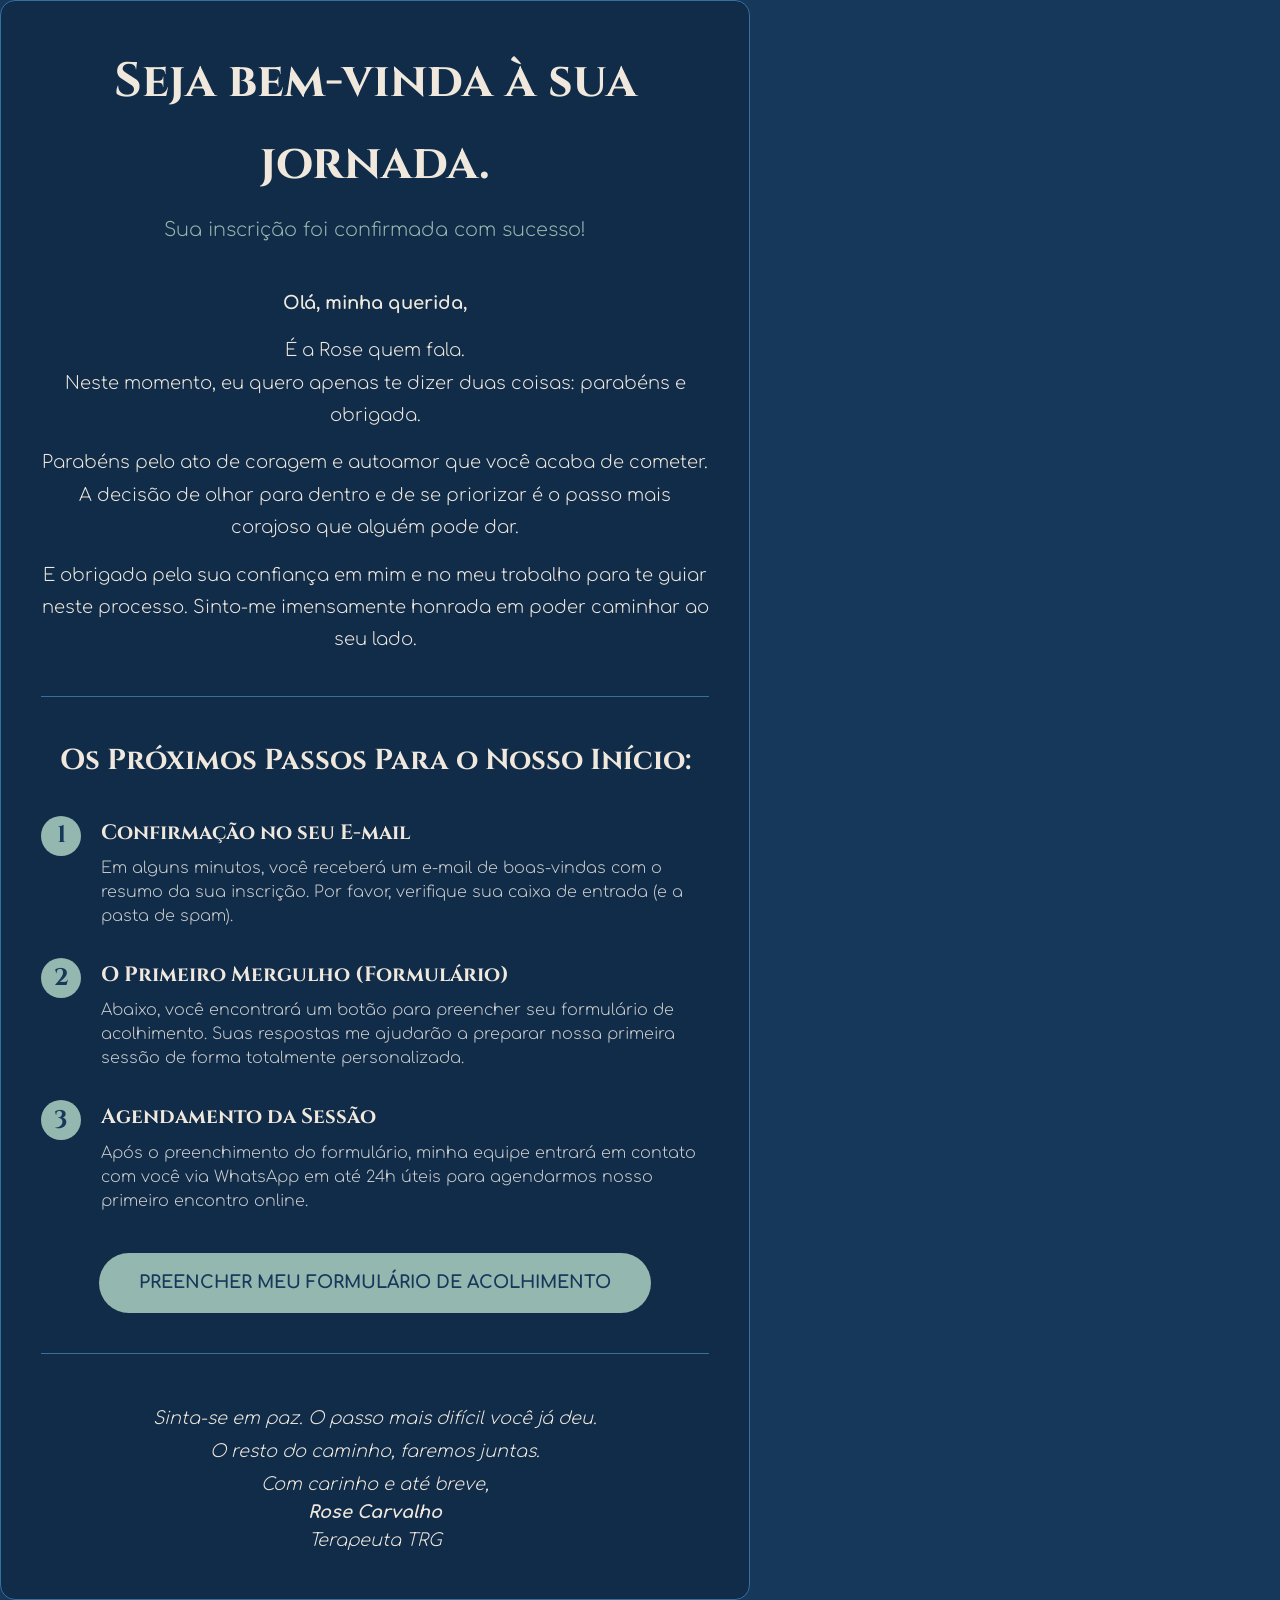
==== obrigado.html @ f6fa9b29 "Update obrigado.html" ====
<!DOCTYPE html>
<html lang="pt-BR">
<head>
    <!-- Google Tag Manager -->
  <script>(function(w,d,s,l,i){w[l]=w[l]||[];w[l].push({'gtm.start':
  new Date().getTime(),event:'gtm.js'});var f=d.getElementsByTagName(s)[0],
  j=d.createElement(s),dl=l!='dataLayer'?'&l='+l:'';j.async=true;j.src=
  'https://www.googletagmanager.com/gtm.js?id='+i+dl;f.parentNode.insertBefore(j,f);
  })(window,document,'script','dataLayer','GTM-K3J9JHL8');</script>
  <!-- End Google Tag Manager -->
    <meta charset="UTF-8">
    <meta name="viewport" content="width=device-width, initial-scale=1.0">
    <title>Bem-vinda à sua Jornada de Resgate</title>
    
    <link rel="preconnect" href="https://fonts.googleapis.com">
    <link rel="preconnect" href="https://fonts.gstatic.com" crossorigin>
    <link href="https://fonts.googleapis.com/css2?family=Cinzel:ital,wght@0,400..900;1,400..900&family=Comfortaa:wght@300;400;700&display=swap" rel="stylesheet">
    
    <link rel="stylesheet" href="style.css">
    <link rel="icon" href="img/Favicon.png" type="image/x-icon">
</head>
<body class="rose-body">

    <div class="obrigado-container">
        <header class="obrigado-header">
            <h1 class="obrigado-title">Seja bem-vinda à sua jornada.</h1>
            <p class="obrigado-subtitle">Sua inscrição foi confirmada com sucesso!</p>
        </header>

        <section class="mensagem-pessoal">
            <p><strong>Olá, minha querida,</strong></p>
            <p>É a Rose quem fala.<br>Neste momento, eu quero apenas te dizer duas coisas: parabéns e obrigada.</p>
            <p>Parabéns pelo ato de coragem e autoamor que você acaba de cometer. A decisão de olhar para dentro e de se priorizar é o passo mais corajoso que alguém pode dar.</p>
            <p>E obrigada pela sua confiança em mim e no meu trabalho para te guiar neste processo. Sinto-me imensamente honrada em poder caminhar ao seu lado.</p>
        </section>

        <section class="instrucoes-box">
            <h2>Os Próximos Passos Para o Nosso Início:</h2>
            <div class="instrucoes-lista">
                <div class="instrucao-item">
                    <div class="instrucao-numero">1</div>
                    <div class="instrucao-texto">
                        <h3>Confirmação no seu E-mail</h3>
                        <p>Em alguns minutos, você receberá um e-mail de boas-vindas com o resumo da sua inscrição. Por favor, verifique sua caixa de entrada (e a pasta de spam).</p>
                    </div>
                </div>
                <div class="instrucao-item">
                    <div class="instrucao-numero">2</div>
                    <div class="instrucao-texto">
                        <h3>O Primeiro Mergulho (Formulário)</h3>
                        <p>Abaixo, você encontrará um botão para preencher seu formulário de acolhimento. Suas respostas me ajudarão a preparar nossa primeira sessão de forma totalmente personalizada.</p>
                    </div>
                </div>
                <div class="instrucao-item">
                    <div class="instrucao-numero">3</div>
                    <div class="instrucao-texto">
                        <h3>Agendamento da Sessão</h3>
                        <p>Após o preenchimento do formulário, minha equipe entrará em contato com você via WhatsApp em até 24h úteis para agendarmos nosso primeiro encontro online.</p>
                    </div>
                </div>
            </div>
            <a href="https://forms.gle/urwppuotJmLfz5n96" target="_blank" class="cta-button formulario-button">PREENCHER MEU FORMULÁRIO DE ACOLHIMENTO</a>
        </section>

        <footer class="assinatura-rose">
            <p>Sinta-se em paz. O passo mais difícil você já deu.</p>
            <p>O resto do caminho, faremos juntas.</p>
            <p>Com carinho e até breve,<br><strong>Rose Carvalho</strong><br><em>Terapeuta TRG</em></p>
        </footer>
    </div>

</body>
</html>
---- style.css ----
/* --- CONFIGURAÇÕES GLOBAIS E FONTES --- */
:root {
    --bg-color: #15385b;
    --text-color: #f0e8dd;
    --accent-color-1: #3570a1;
    --accent-color-2: #94b7af;
    --font-primary: 'Comfortaa', sans-serif;
    --font-headline: 'Cinzel', serif;
}
* { margin: 0; padding: 0; box-sizing: border-box; }
html { scroll-behavior: smooth; }
body {
    background-color: var(--bg-color);
    color: var(--text-color);
    font-family: var(--font-primary);
    line-height: 1.7;
    font-size: 18px;
    font-weight: 300;
}
.container { 
    width: 90%; 
    max-width: 1100px; /* Aumentamos a largura máxima */
    margin: 0 auto; 
}
.secao { padding: 100px 0; position: relative; }
.section-title { font-family: var(--font-headline); font-size: clamp(2.2rem, 5vw, 3.2rem); text-align: center; margin-bottom: 40px; line-height: 1.3; font-weight: 600; }
.section-intro-text { text-align: center; max-width: 700px; margin: 0 auto 50px auto; opacity: 0.9; }
.highlight { color: var(--accent-color-2); font-weight: 500; }

/* --- LÓGICA DE REVELAÇÃO DO CONTEÚDO PRINCIPAL --- */
main#conteudo-principal {
    max-height: 0;
    opacity: 0;
    overflow: hidden;
    transition: max-height 1s ease-in-out, opacity 1s ease-in-out 0.3s;
}
main#conteudo-principal.is-visible {
    max-height: 10000px; /* Um valor alto para garantir que todo o conteúdo caiba */
    opacity: 1;
}

/* --- FUNDO ANIMADO "AURORA" --- */
@keyframes move-aurora {
    0% { background-position: 0% 50%; } 50% { background-position: 100% 50%; } 100% { background-position: 0% 50%; }
}
.secao-intro { min-height: 100vh; display: flex; flex-direction: column; justify-content: center; align-items: center; text-align: center; position: relative; overflow: hidden; }
.aurora-background { position: absolute; top: 0; left: 0; right: 0; bottom: 0; background: radial-gradient(circle at 20% 20%, var(--accent-color-1), transparent 40%), radial-gradient(circle at 80% 70%, var(--accent-color-2), transparent 40%), var(--bg-color); background-size: 300% 300%; animation: move-aurora 30s ease infinite; opacity: 0.3; z-index: -1; }

/* --- ANIMAÇÃO E ESTILO DA HEADLINE --- */
.main-headline { font-family: var(--font-headline); font-size: clamp(2.8rem, 7vw, 4.5rem); margin-bottom: 20px; font-weight: 700; }
/* Oculta os spans por padrão */
.main-headline span { display: inline-block; opacity: 0; transform: translateY(20px); transition: opacity 0.5s, transform 0.5s; }
/* A classe .is-visible no H1 torna os spans visíveis */
.main-headline.is-visible span { opacity: 1; transform: translateY(0); }
.main-subheadline { margin: 50px auto 0; font-size: 1.2rem; max-width: 700px; opacity: 0.9; }

/* --- CHECKLIST --- */
.sintomas-box { margin: 50px auto 0; background: rgba(0, 0, 0, 0.2); backdrop-filter: blur(10px); padding: 30px; border-radius: 15px; border: 1px solid rgba(148, 183, 175, 0.3); max-width: 800px; }
.sintomas-box h4 { margin: 20px 0; font-family: var(--font-headline); font-size: 1.3rem; }
.sintomas-checklist { display: grid; grid-template-columns: repeat(auto-fit, minmax(300px, 1fr)); gap: 15px; text-align: left; }
.sintoma-item { display: flex; align-items: center; gap: 12px; padding: 12px; border-radius: 8px; cursor: pointer; transition: background-color 0.3s; }
.sintoma-item:hover { background-color: rgba(255, 255, 255, 0.05); }
.sintoma-item input[type="checkbox"] { accent-color: var(--accent-color-2); width: 20px; height: 20px; flex-shrink: 0; }
.sintoma-item input:checked + span { color: var(--accent-color-2); font-weight: 500; }

.cta-button { margin-top: 30px; padding: 15px 40px; font-size: 1.1rem; font-weight: bold; color: var(--bg-color); background-color: var(--accent-color-2); border: none; border-radius: 50px; cursor: pointer; transition: all 0.3s ease; text-decoration: none; }
.cta-button:disabled { background-color: #555; color: #999; cursor: not-allowed; opacity: 0.5; }
.cta-button:not(:disabled):hover { transform: scale(1.05); box-shadow: 0 0 20px rgba(148, 183, 175, 0.5); }

/* --- SEÇÕES DE CONTEÚDO --- */
.secao-transicao, .secao-armadura { text-align: center; }
.secao-transicao p, .secao-armadura p { max-width: 700px; margin: 20px auto; }
.manifesto { font-family: var(--font-headline); font-size: 1.5rem; font-style: italic; margin: 40px auto; border-left: 3px solid var(--accent-color-2); padding-left: 20px; }
.como-funciona-title { font-family: var(--font-headline); font-size: 1.8rem; text-align: center; color: var(--accent-color-2); }
/* Container que envolve o grid para dar largura máxima */
.passos-trg-container {
    width: 90%;
    max-width: 1200px; /* Uma largura maior que o container padrão */
    margin: 40px auto 0 auto; /* Margem superior e centralização horizontal */
}

.passos-trg { 
    display: grid; 
    /* No mobile, continua 1 coluna */
    grid-template-columns: 1fr; 
    gap: 30px; 
}

/* Força 3 colunas apenas em telas maiores */
@media (min-width: 992px) {
    .passos-trg {
        grid-template-columns: repeat(3, 1fr);
    }
}
.passo-card { text-align: center; padding: 30px; background: rgba(255, 255, 255, 0.05); border: 1px solid var(--accent-color-1); border-radius: 10px; }
.passo-card span { display: inline-block; width: 50px; height: 50px; line-height: 50px; border-radius: 50%; background: var(--accent-color-2); color: var(--bg-color); font-weight: bold; font-family: var(--font-headline); font-size: 2rem; margin-bottom: 20px; }
.passo-card h4 { font-family: var(--font-headline); font-size: 1.5rem; margin-bottom: 10px; }

/* SEÇÃO IMAGINE A VIDA */
.secao-imagine { background-color: #111e2e; }
.imagine-list { list-style: none; padding-left: 0; max-width: 600px; margin: 30px auto; text-align: left; }
.imagine-list li { padding-left: 2em; position: relative; margin-bottom: 15px; font-size: 1.1rem; }
.imagine-list li::before { content: '✓'; color: var(--accent-color-2); position: absolute; left: 0; font-weight: bold; font-size: 1.2em; }

/* --- PROVA SOCIAL (INSTAGRAM) --- */
.secao-social-proof { padding: 100px 0; }
.instagram-comments-widget { background: #fff; color: #111; border-radius: 15px; padding: 20px; max-width: 600px; margin: 0 auto; height: 400px; overflow-y: auto; box-shadow: 0 10px 30px rgba(0,0,0,0.2); }
.instagram-comments-widget::-webkit-scrollbar { width: 8px; }
.instagram-comments-widget::-webkit-scrollbar-track { background: #e9e9e9; }
.instagram-comments-widget::-webkit-scrollbar-thumb { background: #ccc; border-radius: 4px; }
.comment-item { display: flex; gap: 15px; margin-bottom: 20px; animation: slideIn 0.5s ease-out; text-align: left; }
@keyframes slideIn { from { opacity: 0; transform: translateY(-20px); } to { opacity: 1; transform: translateY(0); } }
.comment-avatar { width: 40px; height: 40px; border-radius: 50%; overflow: hidden; flex-shrink: 0; }
.comment-avatar img { width: 100%; height: 100%; object-fit: cover; }
.comment-body p { margin: 0; line-height: 1.5; font-size: 0.95rem; text-align: left; }
.comment-body p strong { font-weight: 700; margin-right: 5px; }
.comment-actions { font-size: 0.8rem; color: #8e8e8e; margin-top: 5px; text-align: left; }

.comment-notification { position: fixed; bottom: 20px; left: 20px; background-color: #fff; color: #111; padding: 15px 20px; border-radius: 50px; box-shadow: 0 5px 15px rgba(0,0,0,0.2); font-size: 0.9rem; z-index: 1001; opacity: 0; transform: translateY(20px); visibility: hidden; transition: all 0.4s ease-in-out; }
.comment-notification.show { opacity: 1; transform: translateY(0); visibility: visible; }

/* --- PLANOS --- */

/* Novo estilo para o bloco de preço, com destaque no parcelamento */
.price-section-rose {
    margin: 25px 0;
    padding: 20px;
    background-color: rgba(0, 0, 0, 0.1);
    border-radius: 8px;
}
.price-section-rose .price-prefix {
    font-size: 1rem;
    opacity: 0.9;
    margin-bottom: 5px;
}
.price-section-rose .price-main {
    display: flex;
    justify-content: center;
    align-items: baseline;
    gap: 15px;
    color: var(--text-color);
    line-height: 1;
}
.price-section-rose .price-installments {
    font-size: 2.5rem;
    font-family: var(--font-primary);
    font-weight: 700;
}
.price-section-rose .price-value {
    font-size: 5.5rem; /* Destaque máximo */
    font-family: var(--font-headline);
    font-weight: 700;
    color: var(--accent-color-2);
}
.price-section-rose .price-descriptor {
    font-size: 0.9rem;
    opacity: 0.7;
    margin-top: 10px;
}

/* Ajuste no mobile para o novo bloco de preço */
@media (max-width: 768px) {
    .price-section-rose .price-installments {
        font-size: 1.8rem;
    }
    .price-section-rose .price-value {
        font-size: 3.8rem;
    }
}
.secao-planos { background-color: #111e2e; }
/* Adicione este novo estilo e remova os antigos do cronômetro */

.deadline-box {
    text-align: center;
    padding: 20px;
    margin: 40px auto;
    max-width: 700px;
    border: 2px solid var(--accent-color-1);
    border-radius: 8px;
    background: rgba(0, 0, 0, 0.2);
}

.deadline-box p {
    margin: 0;
    line-height: 1.6;
}

#deadline-date {
    color: var(--accent-color-2);
    font-weight: 700;
}
.planos-container { display: grid; grid-template-columns: 1fr; gap: 30px; margin-top: 50px; }
.plano-card { border: 3px solid var(--accent-color-1); border-radius: 15px; padding: 30px; text-align: center; cursor: pointer; transition: all 0.3s ease; position: relative; }
.plano-card:hover { transform: translateY(-10px); }
.plano-card.selected { border-color: var(--accent-color-2); background: rgba(53, 112, 161, 0.3); box-shadow: 0 0 30px rgba(148, 183, 175, 0.4); transform: translateY(-10px) scale(1.03); }
.plano-tag, .plano-tag-premium { position: absolute; top: -15px; left: 50%; transform: translateX(-50%); padding: 5px 20px; border-radius: 20px; font-size: 0.9rem; font-weight: bold; }
.plano-tag { background-color: var(--accent-color-1); color: #fff; }
.plano-tag-premium { background-color: var(--accent-color-2); color: var(--bg-color); }
.plano-card h3 { font-family: var(--font-headline); font-size: 1.8rem; font-weight: 700; }
.plano-desc { font-weight: bold; margin: 10px 0; font-size: 1.1rem; color: var(--accent-color-2); }
.plano-sessoes { margin-top: 20px; display: block; font-style: italic; opacity: 0.8; }

.offer-box-hidden { max-height: 0; overflow: hidden; transition: all 0.6s ease-in-out; }
.offer-box-visible { margin-top: 50px; padding: 30px; border: 2px solid var(--accent-color-2); border-radius: 10px; text-align: center; max-height: 500px; }
.offer-box-visible h4 { font-family: var(--font-headline); font-size: 1.5rem; }
#offer-details .plano-selecionado { font-size: 1.5rem; font-weight: bold; color: var(--accent-color-2); margin: 10px 0; }
#offer-details .plano-investimento { font-size: 1.1rem; }
#offer-details .plano-disponibilidade { margin: 20px 0; font-weight: bold; }
#offer-details .progress-bar { width: 80%; max-width: 300px; height: 10px; background: rgba(0,0,0,0.3); margin: 10px auto; border-radius: 5px; }
#offer-details .progress-bar-inner { height: 100%; background: var(--accent-color-2); border-radius: 5px; transition: width 0.5s ease-out; }
#offer-details .cta-button { margin-top: 25px; }

/* --- FAQ E RODAPÉ --- */
.secao-pos-compra, .secao-final-chamada { background-color: #111e2e; }
.secao-faq { background-color: var(--bg-color); }
.accordion { max-width: 900px; margin: 50px auto 0 auto; }
.accordion-item { border-bottom: 1px solid rgba(148, 183, 175, 0.3); }
.accordion-header { width: 100%; background: none; border: none; padding: 20px 0; font-family: var(--font-primary); font-weight: bold; font-size: 1.2rem; color: var(--text-color); text-align: left; cursor: pointer; position: relative; }
.accordion-header::after { content: '+'; position: absolute; right: 10px; font-size: 2rem; color: var(--accent-color-2); transition: transform 0.3s; }
.accordion-header.active::after { transform: rotate(45deg); }
.accordion-content { max-height: 0; overflow: hidden; transition: max-height 0.5s ease-out; }
.accordion-content p { padding: 0 10px 20px 0; color: #ccc; text-align: left; }

.secao-final-chamada .container {
    text-align: center;
}

/* Ajusta a margem superior do botão final */
.secao-final-chamada .cta-button {
    margin-top: 80px;
}
.footer { background-color: #0d141f; color: #aaa; padding: 50px 0; text-align: center; font-size: 0.9rem; border-top: 1px solid var(--accent-color-1); }
.footer p { margin: 5px 0; }
.footer-disclaimer { font-size: 0.8rem; max-width: 600px; margin: 20px auto 0 auto; opacity: 0.7; }

/* --- ESTILOS DA PÁGINA DE OBRIGADO --- */

.obrigado-body {
    display: flex;
    justify-content: center; /* Centraliza horizontalmente */
    align-items: center;    /* Centraliza verticalmente */
    min-height: 100vh;
    padding: 60px 20px;
    position: relative;     /* Necessário para o z-index do fundo */
    overflow: hidden;       /* Garante que a animação não cause barras de rolagem */

    /* Estilos do fundo Aurora (reutilizados da página principal) */
    background: radial-gradient(circle at 20% 20%, var(--accent-color-1), transparent 40%),
                radial-gradient(circle at 80% 70%, var(--accent-color-2), transparent 40%),
                var(--bg-color);
    background-size: 300% 300%;
    animation: move-aurora 30s ease infinite;
}
.obrigado-container {
    width: 100%;
    max-width: 750px;
    text-align: center;
    background: rgba(0, 0, 0, 0.2);
    backdrop-filter: blur(10px);
    padding: 40px;
    border-radius: 15px;
    border: 1px solid var(--accent-color-1);
}
.obrigado-header { margin-bottom: 40px; }
.obrigado-title { font-family: var(--font-headline); font-size: clamp(2.2rem, 5vw, 3rem); color: var(--text-color); }
.obrigado-subtitle { font-size: 1.2rem; margin-top: 10px; color: var(--accent-color-2); }
.obrigado-subtitle strong { font-weight: 700; }

.mensagem-pessoal { margin-bottom: 40px; line-height: 1.8; }
.mensagem-pessoal p { margin-bottom: 15px; }

.instrucoes-box { border-top: 1px solid var(--accent-color-1); border-bottom: 1px solid var(--accent-color-1); padding: 40px 0; margin-bottom: 40px; }
.instrucoes-box h2 { font-size: 1.8rem; margin-bottom: 30px; font-family: var(--font-headline); }
.instrucoes-lista { display: flex; flex-direction: column; gap: 30px; text-align: left; }
.instrucao-item { display: flex; align-items: flex-start; gap: 20px; }
.instrucao-numero { flex-shrink: 0; width: 40px; height: 40px; background-color: var(--accent-color-2); color: var(--bg-color); border-radius: 50%; display: flex; justify-content: center; align-items: center; font-family: var(--font-headline); font-size: 1.5rem; font-weight: bold; }
.instrucao-texto h3 { font-family: var(--font-headline); font-size: 1.3rem; color: var(--text-color); margin-bottom: 5px; }
.instrucao-texto p { font-size: 1rem; color: #ccc; line-height: 1.5; }

.formulario-button { display: inline-block; margin-top: 40px; }

.assinatura-rose { margin-top: 50px; line-height: 1.6; font-style: italic; font-size: 1.1rem; }
.assinatura-rose p { margin: 5px 0; }

/* --- ANIMAÇÕES GERAIS --- */
.anim-on-scroll { opacity: 0; transform: translateY(30px); transition: opacity 0.8s ease-out, transform 0.8s ease-out; }
.anim-on-scroll.is-visible { opacity: 1; transform: translateY(0); }
/* Delay para animações sequenciais */
.passo-card.anim-on-scroll:nth-child(2) { transition-delay: 0.2s; }
.passo-card.anim-on-scroll:nth-child(3) { transition-delay: 0.4s; }

/* --- RESPONSIVIDADE --- */
@media (min-width: 769px) {
    .passos-trg { grid-template-columns: repeat(3, 1fr); }
    .planos-container { grid-template-columns: repeat(3, 1fr); }
}

@media (max-width: 768px) {
    body { font-size: 16px; }
    .secao { padding: 60px 0; }
    .passos-trg, .planos-container { grid-template-columns: 1fr; }
    .sintomas-checklist { grid-template-columns: 1fr; }
    .comment-notification.show { transform: translateY(0); }
    .main-headline { font-size: 2.5rem; }
    .cta-button {
    padding: 18px 30px;  /* Um padding equilibrado */
    font-size: 1rem;     /* Um tamanho de fonte legível */
    line-height: 1.4;    /* Melhora o espaçamento se o texto quebrar em 2 linhas */
    width: auto;         /* Deixa o botão se ajustar ao conteúdo */
    max-width: 95%;      /* Garante que o botão nunca seja maior que a tela */
    display: inline-block; }
    .secao-final-chamada .cta-button {
    display: block;
    margin: 40px auto 0;
    width: fit-content;}
    .comment-notification {
    top: 20px;
    bottom: auto;
    left: 15px;
    right: 15px;
    width: auto;
    transform: translateY(-150%);
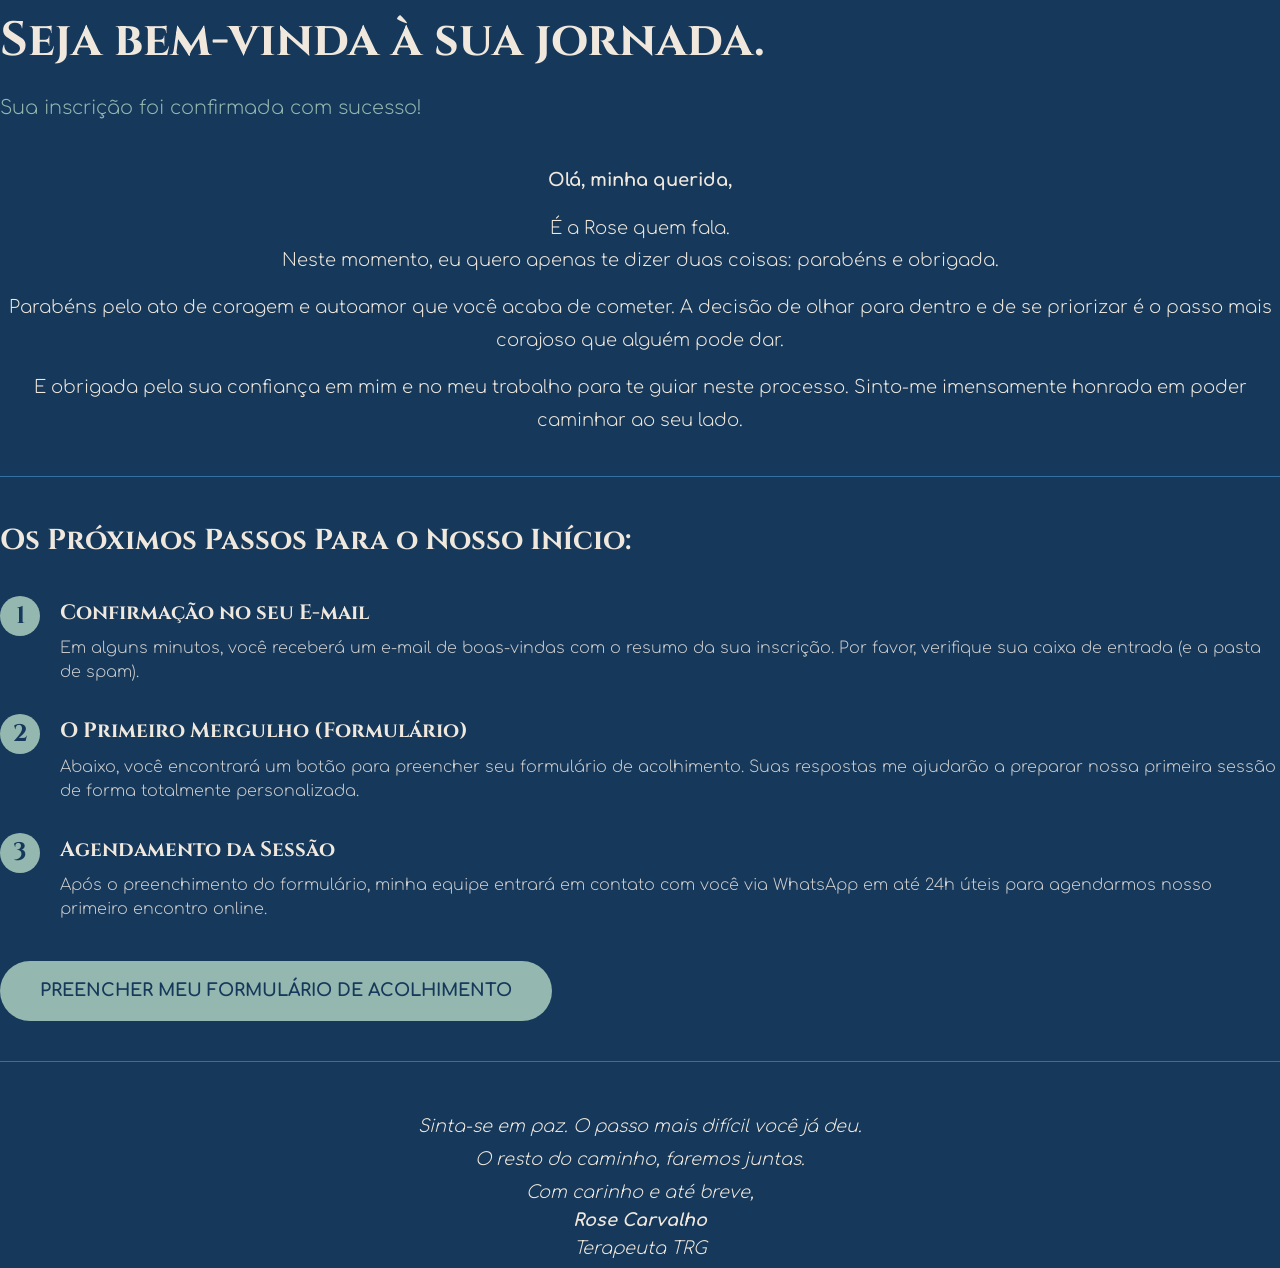
==== commit b502eb3b: "Update obrigado.html" ====
--- a/obrigado.html
+++ b/obrigado.html
@@ -21,7 +21,7 @@
 </head>
 <body class="rose-body">
 
-    <div class="obrigado-container">
+    <div class="obrigado">
         <header class="obrigado-header">
             <h1 class="obrigado-title">Seja bem-vinda à sua jornada.</h1>
             <p class="obrigado-subtitle">Sua inscrição foi confirmada com sucesso!</p>
--- a/style.css
+++ b/style.css
@@ -233,41 +233,33 @@
 .footer p { margin: 5px 0; }
 .footer-disclaimer { font-size: 0.8rem; max-width: 600px; margin: 20px auto 0 auto; opacity: 0.7; }
 
-/* --- ESTILOS DA PÁGINA DE OBRIGADO --- */
+/* --- ESTILOS DA PÁGINA DE OBRIGADO (VERSÃO FINAL CORRIGIDA) --- */
 
 .obrigado-body {
     display: flex;
-    justify-content: center; /* Centraliza horizontalmente */
-    align-items: center;    /* Centraliza verticalmente */
+    justify-content: center;
+    align-items: center;
     min-height: 100vh;
     padding: 60px 20px;
-    position: relative;     /* Necessário para o z-index do fundo */
-    overflow: hidden;       /* Garante que a animação não cause barras de rolagem */
-
-    /* Estilos do fundo Aurora (reutilizados da página principal) */
+    position: relative;
+    overflow: hidden;
+
+    /* Estilos do fundo Aurora */
     background: radial-gradient(circle at 20% 20%, var(--accent-color-1), transparent 40%),
                 radial-gradient(circle at 80% 70%, var(--accent-color-2), transparent 40%),
                 var(--bg-color);
     background-size: 300% 300%;
     animation: move-aurora 30s ease infinite;
 }
-.obrigado-container {
-    width: 100%;
-    max-width: 750px;
-    text-align: center;
-    background: rgba(0, 0, 0, 0.2);
-    backdrop-filter: blur(10px);
-    padding: 40px;
-    border-radius: 15px;
-    border: 1px solid var(--accent-color-1);
-}
+
 .obrigado-header { margin-bottom: 40px; }
+.obrigado-logo { max-width: 120px; margin-bottom: 30px; opacity: 0.8; }
 .obrigado-title { font-family: var(--font-headline); font-size: clamp(2.2rem, 5vw, 3rem); color: var(--text-color); }
 .obrigado-subtitle { font-size: 1.2rem; margin-top: 10px; color: var(--accent-color-2); }
 .obrigado-subtitle strong { font-weight: 700; }
 
 .mensagem-pessoal { margin-bottom: 40px; line-height: 1.8; }
-.mensagem-pessoal p { margin-bottom: 15px; }
+.mensagem-pessoal p { margin-bottom: 15px; text-align: center; }
 
 .instrucoes-box { border-top: 1px solid var(--accent-color-1); border-bottom: 1px solid var(--accent-color-1); padding: 40px 0; margin-bottom: 40px; }
 .instrucoes-box h2 { font-size: 1.8rem; margin-bottom: 30px; font-family: var(--font-headline); }
@@ -275,12 +267,12 @@
 .instrucao-item { display: flex; align-items: flex-start; gap: 20px; }
 .instrucao-numero { flex-shrink: 0; width: 40px; height: 40px; background-color: var(--accent-color-2); color: var(--bg-color); border-radius: 50%; display: flex; justify-content: center; align-items: center; font-family: var(--font-headline); font-size: 1.5rem; font-weight: bold; }
 .instrucao-texto h3 { font-family: var(--font-headline); font-size: 1.3rem; color: var(--text-color); margin-bottom: 5px; }
-.instrucao-texto p { font-size: 1rem; color: #ccc; line-height: 1.5; }
+.instrucao-texto p { font-size: 1rem; color: #ccc; line-height: 1.5; text-align: left; }
 
 .formulario-button { display: inline-block; margin-top: 40px; }
 
 .assinatura-rose { margin-top: 50px; line-height: 1.6; font-style: italic; font-size: 1.1rem; }
-.assinatura-rose p { margin: 5px 0; }
+.assinatura-rose p { margin: 5px 0; text-align: center; }
 
 /* --- ANIMAÇÕES GERAIS --- */
 .anim-on-scroll { opacity: 0; transform: translateY(30px); transition: opacity 0.8s ease-out, transform 0.8s ease-out; }
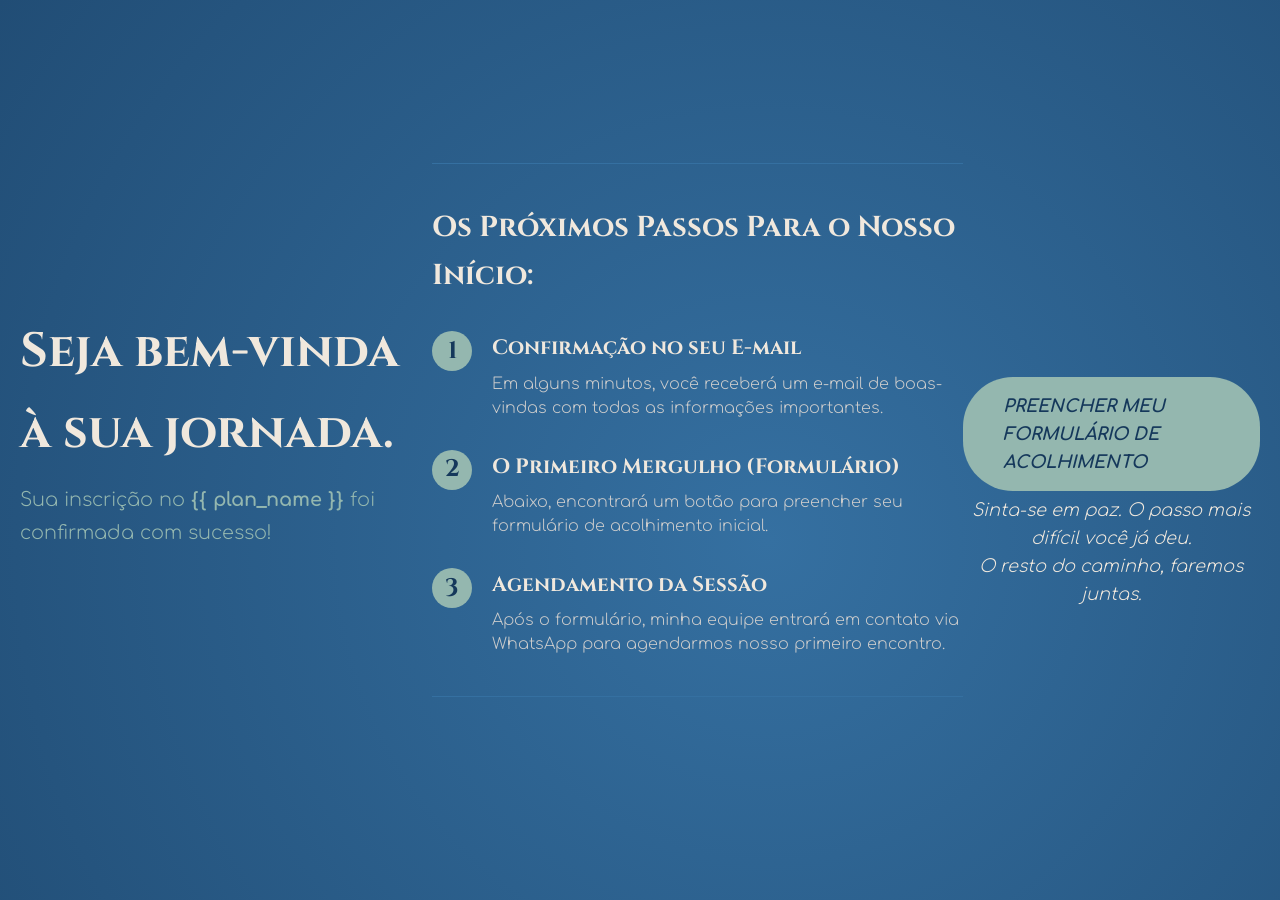
==== commit 48fe71b2: "Update obrigado.html" ====
--- a/obrigado.html
+++ b/obrigado.html
@@ -19,55 +19,42 @@
     <link rel="stylesheet" href="style.css">
     <link rel="icon" href="img/Favicon.png" type="image/x-icon">
 </head>
-<body class="rose-body">
+<body class="obrigado-body">
+    <header class="obrigado-header">
+        <h1 class="obrigado-title">Seja bem-vinda à sua jornada.</h1>
+        <p class="obrigado-subtitle">Sua inscrição no <strong>{{ plan_name }}</strong> foi confirmada com sucesso!</p>
+    </header>
 
-    <div class="obrigado">
-        <header class="obrigado-header">
-            <h1 class="obrigado-title">Seja bem-vinda à sua jornada.</h1>
-            <p class="obrigado-subtitle">Sua inscrição foi confirmada com sucesso!</p>
-        </header>
-
-        <section class="mensagem-pessoal">
-            <p><strong>Olá, minha querida,</strong></p>
-            <p>É a Rose quem fala.<br>Neste momento, eu quero apenas te dizer duas coisas: parabéns e obrigada.</p>
-            <p>Parabéns pelo ato de coragem e autoamor que você acaba de cometer. A decisão de olhar para dentro e de se priorizar é o passo mais corajoso que alguém pode dar.</p>
-            <p>E obrigada pela sua confiança em mim e no meu trabalho para te guiar neste processo. Sinto-me imensamente honrada em poder caminhar ao seu lado.</p>
-        </section>
-
-        <section class="instrucoes-box">
-            <h2>Os Próximos Passos Para o Nosso Início:</h2>
-            <div class="instrucoes-lista">
-                <div class="instrucao-item">
-                    <div class="instrucao-numero">1</div>
-                    <div class="instrucao-texto">
-                        <h3>Confirmação no seu E-mail</h3>
-                        <p>Em alguns minutos, você receberá um e-mail de boas-vindas com o resumo da sua inscrição. Por favor, verifique sua caixa de entrada (e a pasta de spam).</p>
-                    </div>
-                </div>
-                <div class="instrucao-item">
-                    <div class="instrucao-numero">2</div>
-                    <div class="instrucao-texto">
-                        <h3>O Primeiro Mergulho (Formulário)</h3>
-                        <p>Abaixo, você encontrará um botão para preencher seu formulário de acolhimento. Suas respostas me ajudarão a preparar nossa primeira sessão de forma totalmente personalizada.</p>
-                    </div>
-                </div>
-                <div class="instrucao-item">
-                    <div class="instrucao-numero">3</div>
-                    <div class="instrucao-texto">
-                        <h3>Agendamento da Sessão</h3>
-                        <p>Após o preenchimento do formulário, minha equipe entrará em contato com você via WhatsApp em até 24h úteis para agendarmos nosso primeiro encontro online.</p>
-                    </div>
+    <section class="instrucoes-box">
+        <h2>Os Próximos Passos Para o Nosso Início:</h2>
+        <div class="instrucoes-lista">
+            <div class="instrucao-item">
+                <div class="instrucao-numero">1</div>
+                <div class="instrucao-texto">
+                    <h3>Confirmação no seu E-mail</h3>
+                    <p>Em alguns minutos, você receberá um e-mail de boas-vindas com todas as informações importantes.</p>
                 </div>
             </div>
-            <a href="https://forms.gle/urwppuotJmLfz5n96" target="_blank" class="cta-button formulario-button">PREENCHER MEU FORMULÁRIO DE ACOLHIMENTO</a>
-        </section>
+            <div class="instrucao-item">
+                <div class="instrucao-numero">2</div>
+                <div class="instrucao-texto">
+                    <h3>O Primeiro Mergulho (Formulário)</h3>
+                    <p>Abaixo, encontrará um botão para preencher seu formulário de acolhimento inicial.</p>
+                </div>
+            </div>
+            <div class="instrucao-item">
+                <div class="instrucao-numero">3</div>
+                <div class="instrucao-texto">
+                    <h3>Agendamento da Sessão</h3>
+                    <p>Após o formulário, minha equipe entrará em contato via WhatsApp para agendarmos nosso primeiro encontro.</p>
+                </div>
+            </div>
+        </div>
+    </section>
 
-        <footer class="assinatura-rose">
-            <p>Sinta-se em paz. O passo mais difícil você já deu.</p>
-            <p>O resto do caminho, faremos juntas.</p>
-            <p>Com carinho e até breve,<br><strong>Rose Carvalho</strong><br><em>Terapeuta TRG</em></p>
-        </footer>
-    </div>
-
+    <footer class="assinatura-rose">
+        <a href="#" target="_blank" class="cta-button formulario-button">PREENCHER MEU FORMULÁRIO DE ACOLHIMENTO</a>
+        <p>Sinta-se em paz. O passo mais difícil você já deu.<br>O resto do caminho, faremos juntas.</p>
+    </footer>
 </body>
 </html>
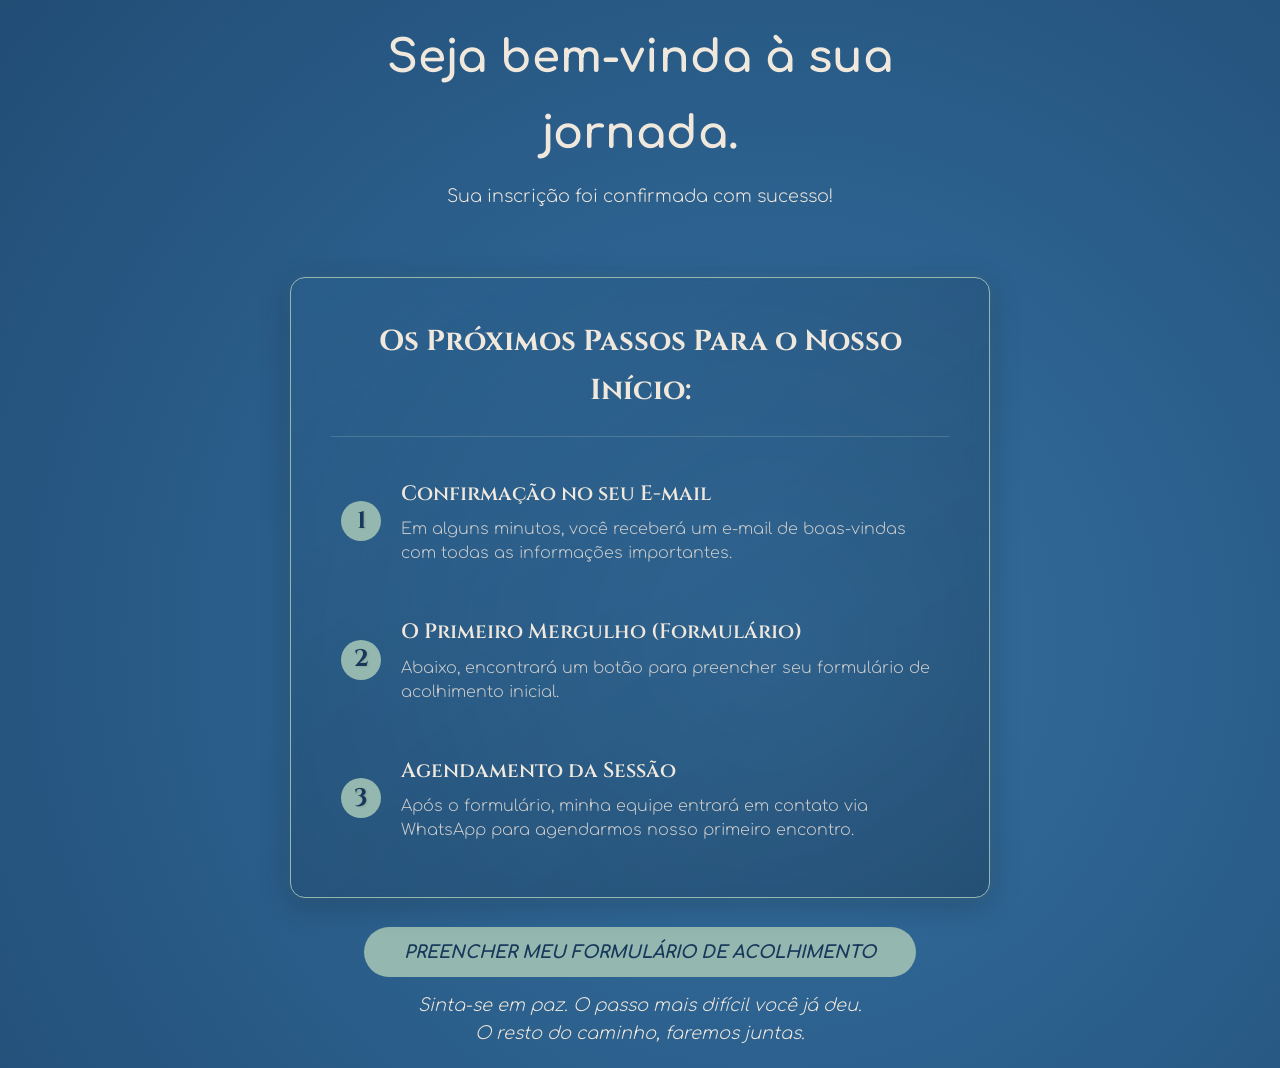
==== commit db378ec1: "Update obrigado.html" ====
--- a/obrigado.html
+++ b/obrigado.html
@@ -22,7 +22,7 @@
 <body class="obrigado-body">
     <header class="obrigado-header">
         <h1 class="obrigado-title">Seja bem-vinda à sua jornada.</h1>
-        <p class="obrigado-subtitle">Sua inscrição no <strong>{{ plan_name }}</strong> foi confirmada com sucesso!</p>
+        <p class="obrigado-subtitle">Sua inscrição foi confirmada com sucesso!</p>
     </header>
 
     <section class="instrucoes-box">
@@ -53,7 +53,7 @@
     </section>
 
     <footer class="assinatura-rose">
-        <a href="#" target="_blank" class="cta-button formulario-button">PREENCHER MEU FORMULÁRIO DE ACOLHIMENTO</a>
+        <a href="https://docs.google.com/forms/d/e/1FAIpQLSdYJMYRfmIwToN2BMd_3zrKU7C2TUweGs2qYvrOtlwguVCVmA/viewform" target="_blank" class="cta-button formulario-button">PREENCHER MEU FORMULÁRIO DE ACOLHIMENTO</a>
         <p>Sinta-se em paz. O passo mais difícil você já deu.<br>O resto do caminho, faremos juntas.</p>
     </footer>
 </body>
--- a/style.css
+++ b/style.css
@@ -233,18 +233,20 @@
 .footer p { margin: 5px 0; }
 .footer-disclaimer { font-size: 0.8rem; max-width: 600px; margin: 20px auto 0 auto; opacity: 0.7; }
 
-/* --- ESTILOS DA PÁGINA DE OBRIGADO (VERSÃO FINAL CORRIGIDA) --- */
+/* --- ESTILOS DA PÁGINA DE OBRIGADO (LAYOUT NO-SCROLL) --- */
 
 .obrigado-body {
     display: flex;
+    flex-direction: column; /* Empilha os itens verticalmente */
     justify-content: center;
     align-items: center;
     min-height: 100vh;
-    padding: 60px 20px;
+    padding: 20px; /* Padding geral menor */
+    text-align: center; /* Centraliza todo o texto por padrão */
     position: relative;
     overflow: hidden;
 
-    /* Estilos do fundo Aurora */
+    /* Fundo Aurora mantido */
     background: radial-gradient(circle at 20% 20%, var(--accent-color-1), transparent 40%),
                 radial-gradient(circle at 80% 70%, var(--accent-color-2), transparent 40%),
                 var(--bg-color);
@@ -252,28 +254,97 @@
     animation: move-aurora 30s ease infinite;
 }
 
-.obrigado-header { margin-bottom: 40px; }
-.obrigado-logo { max-width: 120px; margin-bottom: 30px; opacity: 0.8; }
-.obrigado-title { font-family: var(--font-headline); font-size: clamp(2.2rem, 5vw, 3rem); color: var(--text-color); }
-.obrigado-subtitle { font-size: 1.2rem; margin-top: 10px; color: var(--accent-color-2); }
-.obrigado-subtitle strong { font-weight: 700; }
-
-.mensagem-pessoal { margin-bottom: 40px; line-height: 1.8; }
-.mensagem-pessoal p { margin-bottom: 15px; text-align: center; }
-
-.instrucoes-box { border-top: 1px solid var(--accent-color-1); border-bottom: 1px solid var(--accent-color-1); padding: 40px 0; margin-bottom: 40px; }
-.instrucoes-box h2 { font-size: 1.8rem; margin-bottom: 30px; font-family: var(--font-headline); }
-.instrucoes-lista { display: flex; flex-direction: column; gap: 30px; text-align: left; }
-.instrucao-item { display: flex; align-items: flex-start; gap: 20px; }
-.instrucao-numero { flex-shrink: 0; width: 40px; height: 40px; background-color: var(--accent-color-2); color: var(--bg-color); border-radius: 50%; display: flex; justify-content: center; align-items: center; font-family: var(--font-headline); font-size: 1.5rem; font-weight: bold; }
-.instrucao-texto h3 { font-family: var(--font-headline); font-size: 1.3rem; color: var(--text-color); margin-bottom: 5px; }
-.instrucao-texto p { font-size: 1rem; color: #ccc; line-height: 1.5; text-align: left; }
-
-.formulario-button { display: inline-block; margin-top: 40px; }
-
-.assinatura-rose { margin-top: 50px; line-height: 1.6; font-style: italic; font-size: 1.1rem; }
-.assinatura-rose p { margin: 5px 0; text-align: center; }
-
+/* Agora estilizamos os blocos diretamente */
+.obrigado-header, .instrucoes-box, .assinatura-rose {
+    width: 100%;
+    max-width: 700px; /* Largura máxima para o conteúdo */
+}
+
+.obrigado-header { margin-bottom: 25px; }
+.obrigado-title { font-size: clamp(2rem, 5vw, 2.8rem); }
+.obrigado-subtitle { font-size: 1.1rem; margin-top: 10px; }
+
+/* Bloco Novo e Refinado */
+.instrucoes-box {
+    /* Fundo com gradiente sutil para dar profundidade */
+    background: linear-gradient(145deg, rgba(53, 112, 161, 0.1), rgba(0, 0, 0, 0.2));
+    /* Borda e brilho para destacar a caixa */
+    border: 1px solid var(--accent-color-2);
+    box-shadow: 0 8px 32px rgba(0, 0, 0, 0.2), 0 0 15px rgba(148, 183, 175, 0.1);
+    
+    backdrop-filter: blur(10px);
+    border-radius: 15px;
+    padding: 40px;
+    margin: 40px auto;
+}
+
+.instrucoes-box h2 {
+    font-family: var(--font-headline);
+    font-size: 1.8rem;
+    color: var(--text-color);
+    margin-bottom: 25px;
+    padding-bottom: 20px;
+    /* Linha separadora para o título */
+    border-bottom: 1px solid rgba(148, 183, 175, 0.3);
+}
+
+.instrucoes-lista {
+    display: flex;
+    flex-direction: column;
+    gap: 20px; /* Espaçamento ajustado */
+    text-align: left;
+}
+
+.instrucao-item {
+    display: flex;
+    align-items: center; /* Alinha o número e o texto verticalmente */
+    gap: 20px;
+    padding: 15px 10px;
+    border-radius: 8px;
+    transition: background-color 0.3s ease;
+}
+
+/* Efeito de hover sutil em cada passo */
+.instrucao-item:hover {
+    background-color: rgba(240, 232, 221, 0.05);
+}
+
+.instrucao-numero {
+    flex-shrink: 0;
+    width: 40px;
+    height: 40px;
+    background-color: var(--accent-color-2);
+    color: var(--bg-color);
+    border-radius: 50%;
+    display: flex;
+    justify-content: center;
+    align-items: center;
+    font-family: var(--font-headline);
+    font-size: 1.5rem;
+    font-weight: 700;
+    /* Sombra no texto do número para dar profundidade */
+    text-shadow: 1px 1px 2px rgba(0,0,0,0.1);
+}
+
+.instrucao-texto h3 {
+    font-family: var(--font-headline);
+    font-size: 1.3rem;
+    color: var(--text-color);
+    margin-bottom: 5px;
+    font-weight: 600;
+}
+
+.instrucao-texto p {
+    font-size: 1rem;
+    color: #ccc; /* Cor mais suave para o texto de apoio */
+    line-height: 1.5;
+    text-align: left;
+}
+
+.formulario-button { margin: 0; } /* Remove margem superior antiga */
+
+.assinatura-rose { line-height: 1.6; font-style: italic; font-size: 1.1rem; }
+.assinatura-rose p { margin-top: 25px; }
 /* --- ANIMAÇÕES GERAIS --- */
 .anim-on-scroll { opacity: 0; transform: translateY(30px); transition: opacity 0.8s ease-out, transform 0.8s ease-out; }
 .anim-on-scroll.is-visible { opacity: 1; transform: translateY(0); }
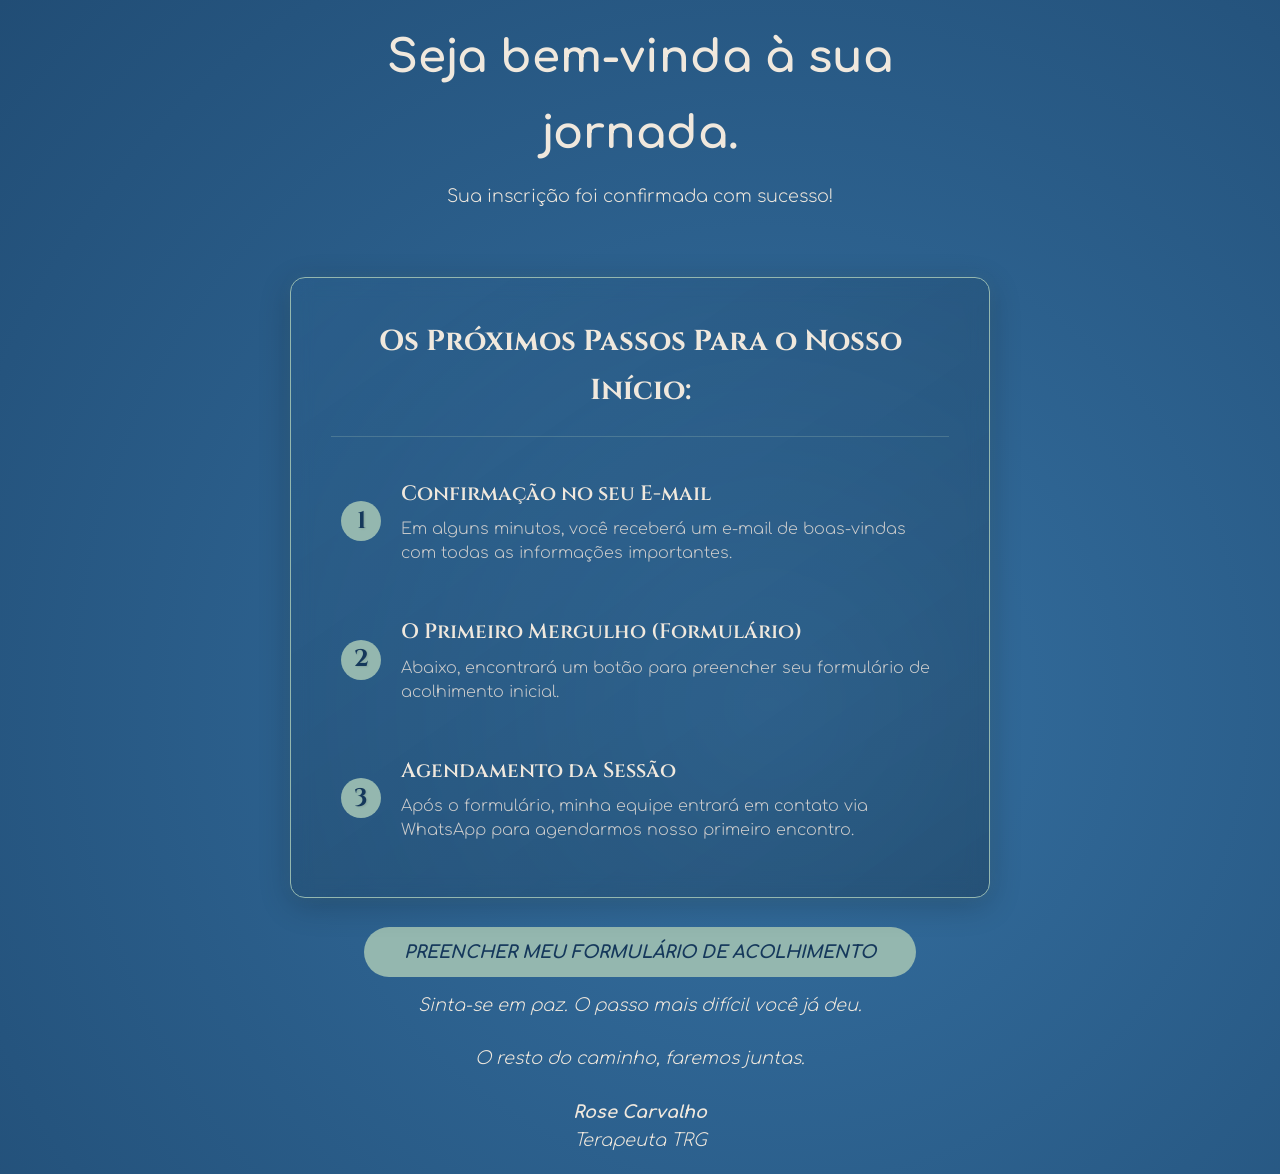
==== commit 367e501e: "Update obrigado.html" ====
--- a/obrigado.html
+++ b/obrigado.html
@@ -53,8 +53,12 @@
     </section>
 
     <footer class="assinatura-rose">
-        <a href="https://docs.google.com/forms/d/e/1FAIpQLSdYJMYRfmIwToN2BMd_3zrKU7C2TUweGs2qYvrOtlwguVCVmA/viewform" target="_blank" class="cta-button formulario-button">PREENCHER MEU FORMULÁRIO DE ACOLHIMENTO</a>
-        <p>Sinta-se em paz. O passo mais difícil você já deu.<br>O resto do caminho, faremos juntas.</p>
-    </footer>
+    <a href="https://docs.google.com/forms/d/e/1FAIpQLSdYJMYRfmIwToN2BMd_3zrKU7C2TUweGs2qYvrOtlwguVCVmA/viewform" target="_blank" class="cta-button formulario-button">PREENCHER MEU FORMULÁRIO DE ACOLHIMENTO</a>
+    <div class="assinatura-texto">
+        <p>Sinta-se em paz. O passo mais difícil você já deu.</p>
+        <p>O resto do caminho, faremos juntas.</p>
+        <p><strong>Rose Carvalho</strong><br><em>Terapeuta TRG</em></p>
+    </div>
+</footer>
 </body>
 </html>
--- a/style.css
+++ b/style.css
@@ -44,7 +44,12 @@
     0% { background-position: 0% 50%; } 50% { background-position: 100% 50%; } 100% { background-position: 0% 50%; }
 }
 .secao-intro { min-height: 100vh; display: flex; flex-direction: column; justify-content: center; align-items: center; text-align: center; position: relative; overflow: hidden; }
-.aurora-background { position: absolute; top: 0; left: 0; right: 0; bottom: 0; background: radial-gradient(circle at 20% 20%, var(--accent-color-1), transparent 40%), radial-gradient(circle at 80% 70%, var(--accent-color-2), transparent 40%), var(--bg-color); background-size: 300% 300%; animation: move-aurora 30s ease infinite; opacity: 0.3; z-index: -1; }
+/* NOVO FUNDO AURORA */
+background: radial-gradient(circle at 20% 20%, var(--accent-color-1), transparent 40%),
+            radial-gradient(circle at 80% 70%, var(--accent-color-2), transparent 40%),
+            var(--bg-color);
+background-size: 300% 300%;
+animation: move-aurora 30s ease infinite;
 
 /* --- ANIMAÇÃO E ESTILO DA HEADLINE --- */
 .main-headline { font-family: var(--font-headline); font-size: clamp(2.8rem, 7vw, 4.5rem); margin-bottom: 20px; font-weight: 700; }
@@ -345,6 +350,7 @@
 
 .assinatura-rose { line-height: 1.6; font-style: italic; font-size: 1.1rem; }
 .assinatura-rose p { margin-top: 25px; }
+
 /* --- ANIMAÇÕES GERAIS --- */
 .anim-on-scroll { opacity: 0; transform: translateY(30px); transition: opacity 0.8s ease-out, transform 0.8s ease-out; }
 .anim-on-scroll.is-visible { opacity: 1; transform: translateY(0); }
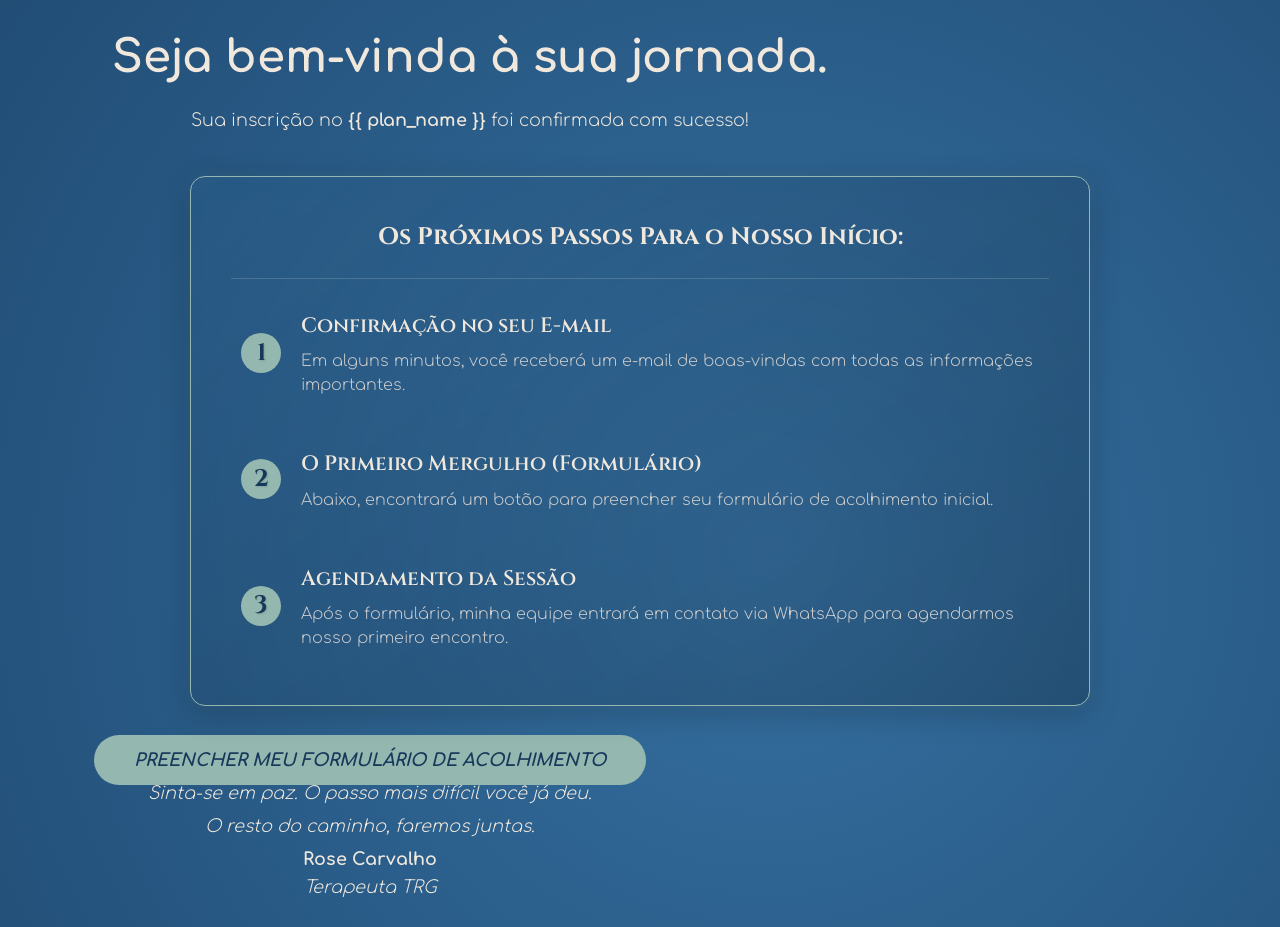
==== commit 2c9141b4: "Update obrigado.html" ====
--- a/obrigado.html
+++ b/obrigado.html
@@ -20,10 +20,11 @@
     <link rel="icon" href="img/Favicon.png" type="image/x-icon">
 </head>
 <body class="obrigado-body">
-    <header class="obrigado-header">
-        <h1 class="obrigado-title">Seja bem-vinda à sua jornada.</h1>
-        <p class="obrigado-subtitle">Sua inscrição foi confirmada com sucesso!</p>
-    </header>
+    <div class="obrigado-container">
+        <header class="obrigado-header">
+            <h1 class="obrigado-title">Seja bem-vinda à sua jornada.</h1>
+            <p class="obrigado-subtitle">Sua inscrição no <strong>{{ plan_name }}</strong> foi confirmada com sucesso!</p>
+        </header>
 
     <section class="instrucoes-box">
         <h2>Os Próximos Passos Para o Nosso Início:</h2>
@@ -53,12 +54,13 @@
     </section>
 
     <footer class="assinatura-rose">
-    <a href="https://docs.google.com/forms/d/e/1FAIpQLSdYJMYRfmIwToN2BMd_3zrKU7C2TUweGs2qYvrOtlwguVCVmA/viewform" target="_blank" class="cta-button formulario-button">PREENCHER MEU FORMULÁRIO DE ACOLHIMENTO</a>
-    <div class="assinatura-texto">
-        <p>Sinta-se em paz. O passo mais difícil você já deu.</p>
-        <p>O resto do caminho, faremos juntas.</p>
-        <p><strong>Rose Carvalho</strong><br><em>Terapeuta TRG</em></p>
+            <a href="https://docs.google.com/forms/d/e/1FAIpQLSdYJMYRfmIwToN2BMd_3zrKU7C2TUweGs2qYvrOtlwguVCVmA/viewform" target="_blank" class="cta-button formulario-button">PREENCHER MEU FORMULÁRIO DE ACOLHIMENTO</a>
+            <div class="assinatura-texto">
+                <p>Sinta-se em paz. O passo mais difícil você já deu.</p>
+                <p>O resto do caminho, faremos juntas.</p>
+                <p><strong>Rose Carvalho</strong><br><em>Terapeuta TRG</em></p>
+            </div>
+        </footer>
     </div>
-</footer>
 </body>
 </html>
--- a/style.css
+++ b/style.css
@@ -241,7 +241,6 @@
 /* --- ESTILOS DA PÁGINA DE OBRIGADO (LAYOUT NO-SCROLL) --- */
 
 .obrigado-body {
-    display: flex;
     flex-direction: column; /* Empilha os itens verticalmente */
     justify-content: center;
     align-items: center;
@@ -262,7 +261,7 @@
 /* Agora estilizamos os blocos diretamente */
 .obrigado-header, .instrucoes-box, .assinatura-rose {
     width: 100%;
-    max-width: 700px; /* Largura máxima para o conteúdo */
+    max-width: 900px; /* Largura máxima para o conteúdo */
 }
 
 .obrigado-header { margin-bottom: 25px; }
@@ -285,9 +284,9 @@
 
 .instrucoes-box h2 {
     font-family: var(--font-headline);
-    font-size: 1.8rem;
+    font-size: 1.5rem;
     color: var(--text-color);
-    margin-bottom: 25px;
+    margin-bottom: 15px;
     padding-bottom: 20px;
     /* Linha separadora para o título */
     border-bottom: 1px solid rgba(148, 183, 175, 0.3);
@@ -346,10 +345,29 @@
     text-align: left;
 }
 
-.formulario-button { margin: 0; } /* Remove margem superior antiga */
-
-.assinatura-rose { line-height: 1.6; font-style: italic; font-size: 1.1rem; }
-.assinatura-rose p { margin-top: 25px; }
+/* Dentro dos estilos da Página de Obrigado */
+
+.assinatura-rose {
+    width: 100%;
+    max-width: 700px;
+    line-height: 1.6;
+    font-style: italic;
+    font-size: 1.1rem;
+    margin-top: 30px; /* Adiciona um espaço acima do botão */
+}
+
+.formulario-button {
+    margin-bottom: 25px; /* Adiciona um espaço abaixo do botão */
+}
+
+.assinatura-texto p {
+    margin: 5px 0;
+}
+
+.assinatura-texto strong {
+    font-style: normal;
+    font-weight: 700;
+}
 
 /* --- ANIMAÇÕES GERAIS --- */
 .anim-on-scroll { opacity: 0; transform: translateY(30px); transition: opacity 0.8s ease-out, transform 0.8s ease-out; }
@@ -389,3 +407,52 @@
     right: 15px;
     width: auto;
     transform: translateY(-150%);
+
+/* =============================================== */
+/* --- RESPONSIVIDADE PARA PÁGINA DE OBRIGADO --- */
+/* =============================================== */
+
+@media (max-width: 768px) {
+    .obrigado-body {
+        /* Permite um pouco de rolagem no mobile se necessário */
+        justify-content: flex-start; 
+        padding: 40px 15px;
+    }
+
+    .obrigado-title {
+        font-size: 1.8rem; /* Fonte menor para o título principal */
+    }
+
+    .obrigado-subtitle {
+        font-size: 1rem;
+    }
+
+    .instrucoes-box {
+        padding: 25px;
+        margin-top: 20px;
+        margin-bottom: 20px;
+    }
+
+    .instrucoes-box h2 {
+        font-size: 1.3rem;
+        padding-bottom: 15px;
+        margin-bottom: 20px;
+    }
+
+    .instrucao-item {
+        gap: 15px;
+    }
+
+    .instrucao-texto h3 {
+        font-size: 1.1rem;
+    }
+
+    .instrucao-texto p {
+        font-size: 0.9rem;
+    }
+    
+    .assinatura-rose {
+        margin-top: 20px;
+        font-size: 1rem;
+    }
+}
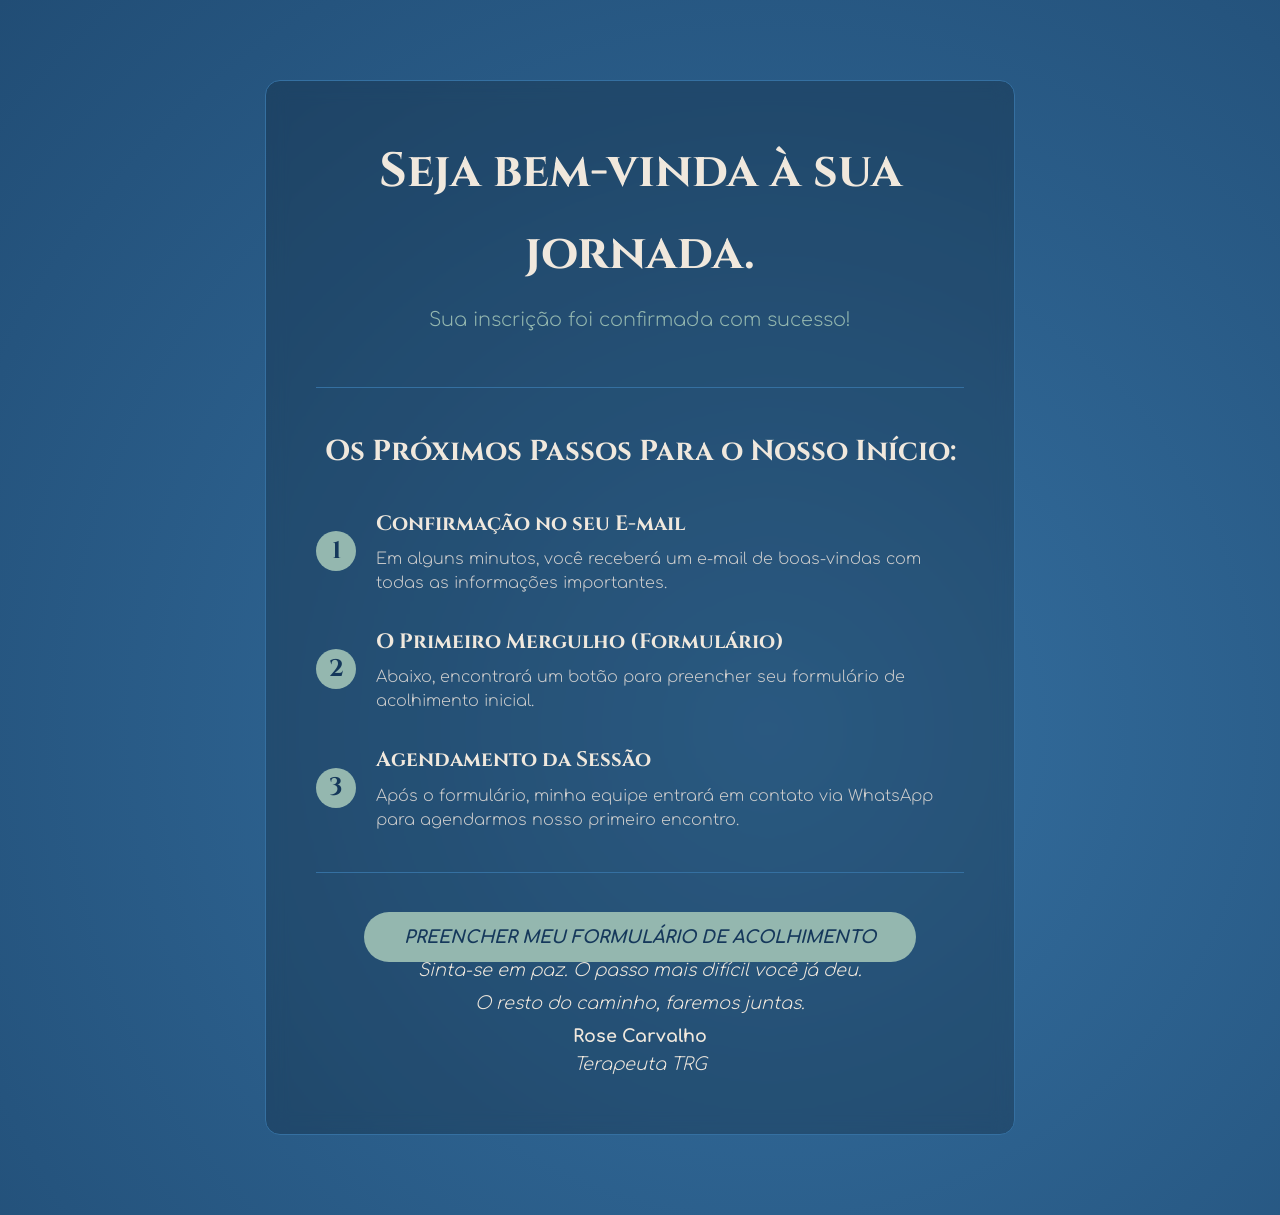
==== commit ca3dbc08: "Update obrigado.html" ====
--- a/obrigado.html
+++ b/obrigado.html
@@ -23,7 +23,7 @@
     <div class="obrigado-container">
         <header class="obrigado-header">
             <h1 class="obrigado-title">Seja bem-vinda à sua jornada.</h1>
-            <p class="obrigado-subtitle">Sua inscrição no <strong>{{ plan_name }}</strong> foi confirmada com sucesso!</p>
+            <p class="obrigado-subtitle">Sua inscrição foi confirmada com sucesso!</p>
         </header>
 
     <section class="instrucoes-box">
--- a/style.css
+++ b/style.css
@@ -238,17 +238,13 @@
 .footer p { margin: 5px 0; }
 .footer-disclaimer { font-size: 0.8rem; max-width: 600px; margin: 20px auto 0 auto; opacity: 0.7; }
 
-/* --- ESTILOS DA PÁGINA DE OBRIGADO (LAYOUT NO-SCROLL) --- */
+/* --- ESTILOS DA PÁGINA DE OBRIGADO (LAYOUT DE ROLAGEM) --- */
 
 .obrigado-body {
-    flex-direction: column; /* Empilha os itens verticalmente */
-    justify-content: center;
-    align-items: center;
-    min-height: 100vh;
-    padding: 20px; /* Padding geral menor */
-    text-align: center; /* Centraliza todo o texto por padrão */
+    /* Removemos o display:flex para um comportamento de rolagem padrão */
+    padding: 80px 20px; /* Adicionamos mais padding vertical */
     position: relative;
-    overflow: hidden;
+    overflow-x: hidden;
 
     /* Fundo Aurora mantido */
     background: radial-gradient(circle at 20% 20%, var(--accent-color-1), transparent 40%),
@@ -258,61 +254,40 @@
     animation: move-aurora 30s ease infinite;
 }
 
-/* Agora estilizamos os blocos diretamente */
-.obrigado-header, .instrucoes-box, .assinatura-rose {
+/* A regra para o container volta a ser a principal forma de centralização */
+.obrigado-container {
     width: 100%;
-    max-width: 900px; /* Largura máxima para o conteúdo */
-}
-
-.obrigado-header { margin-bottom: 25px; }
-.obrigado-title { font-size: clamp(2rem, 5vw, 2.8rem); }
-.obrigado-subtitle { font-size: 1.1rem; margin-top: 10px; }
-
-/* Bloco Novo e Refinado */
+    max-width: 750px;
+    margin: 0 auto; /* Centraliza o container na página */
+    text-align: center;
+    background: rgba(0, 0, 0, 0.2);
+    backdrop-filter: blur(10px);
+    padding: 50px;
+    border-radius: 15px;
+    border: 1px solid var(--accent-color-1);
+}
+
+.obrigado-header { margin-bottom: 50px; } /* Mais espaço */
+.obrigado-logo { max-width: 120px; margin-bottom: 30px; opacity: 0.8; }
+.obrigado-title { font-family: var(--font-headline); font-size: clamp(2.2rem, 5vw, 3rem); color: var(--text-color); }
+.obrigado-subtitle { font-size: 1.2rem; margin-top: 10px; color: var(--accent-color-2); }
+.obrigado-subtitle strong { font-weight: 700; }
+
 .instrucoes-box {
-    /* Fundo com gradiente sutil para dar profundidade */
-    background: linear-gradient(145deg, rgba(53, 112, 161, 0.1), rgba(0, 0, 0, 0.2));
-    /* Borda e brilho para destacar a caixa */
-    border: 1px solid var(--accent-color-2);
-    box-shadow: 0 8px 32px rgba(0, 0, 0, 0.2), 0 0 15px rgba(148, 183, 175, 0.1);
-    
-    backdrop-filter: blur(10px);
-    border-radius: 15px;
-    padding: 40px;
-    margin: 40px auto;
-}
-
-.instrucoes-box h2 {
-    font-family: var(--font-headline);
-    font-size: 1.5rem;
-    color: var(--text-color);
-    margin-bottom: 15px;
-    padding-bottom: 20px;
-    /* Linha separadora para o título */
-    border-bottom: 1px solid rgba(148, 183, 175, 0.3);
-}
-
-.instrucoes-lista {
-    display: flex;
-    flex-direction: column;
-    gap: 20px; /* Espaçamento ajustado */
-    text-align: left;
-}
-
-.instrucao-item {
-    display: flex;
-    align-items: center; /* Alinha o número e o texto verticalmente */
-    gap: 20px;
-    padding: 15px 10px;
-    border-radius: 8px;
-    transition: background-color 0.3s ease;
-}
-
-/* Efeito de hover sutil em cada passo */
-.instrucao-item:hover {
-    background-color: rgba(240, 232, 221, 0.05);
-}
-
+    border-top: 1px solid var(--accent-color-1);
+    border-bottom: 1px solid var(--accent-color-1);
+    padding: 40px 0;
+    margin: 50px 0; /* Mais espaço vertical */
+    background: none; /* Removemos os estilos de caixa daqui */
+    backdrop-filter: none;
+    border-radius: 0;
+    border-left: none;
+    border-right: none;
+}
+
+.instrucoes-box h2 { font-size: 1.8rem; margin-bottom: 30px; font-family: var(--font-headline); }
+.instrucoes-lista { display: flex; flex-direction: column; gap: 30px; text-align: left; }
+.instrucao-item { display: flex; align-items: center; gap: 20px; }
 .instrucao-numero {
     flex-shrink: 0;
     width: 40px;
@@ -325,49 +300,15 @@
     align-items: center;
     font-family: var(--font-headline);
     font-size: 1.5rem;
-    font-weight: 700;
-    /* Sombra no texto do número para dar profundidade */
-    text-shadow: 1px 1px 2px rgba(0,0,0,0.1);
-}
-
-.instrucao-texto h3 {
-    font-family: var(--font-headline);
-    font-size: 1.3rem;
-    color: var(--text-color);
-    margin-bottom: 5px;
-    font-weight: 600;
-}
-
-.instrucao-texto p {
-    font-size: 1rem;
-    color: #ccc; /* Cor mais suave para o texto de apoio */
-    line-height: 1.5;
-    text-align: left;
-}
-
-/* Dentro dos estilos da Página de Obrigado */
-
-.assinatura-rose {
-    width: 100%;
-    max-width: 700px;
-    line-height: 1.6;
-    font-style: italic;
-    font-size: 1.1rem;
-    margin-top: 30px; /* Adiciona um espaço acima do botão */
-}
-
-.formulario-button {
-    margin-bottom: 25px; /* Adiciona um espaço abaixo do botão */
-}
-
-.assinatura-texto p {
-    margin: 5px 0;
-}
-
-.assinatura-texto strong {
-    font-style: normal;
-    font-weight: 700;
-}
+    font-weight: bold;
+}
+.instrucao-texto h3 { font-family: var(--font-headline); font-size: 1.3rem; color: var(--text-color); margin-bottom: 5px; }
+.instrucao-texto p { font-size: 1rem; color: #ccc; line-height: 1.5; text-align: left; }
+
+.assinatura-rose { margin-top: 40px; line-height: 1.6; font-style: italic; font-size: 1.1rem; }
+.formulario-button { margin-bottom: 25px; }
+.assinatura-texto p { margin: 5px 0; text-align: center; }
+.assinatura-texto strong { font-style: normal; font-weight: 700; }
 
 /* --- ANIMAÇÕES GERAIS --- */
 .anim-on-scroll { opacity: 0; transform: translateY(30px); transition: opacity 0.8s ease-out, transform 0.8s ease-out; }
